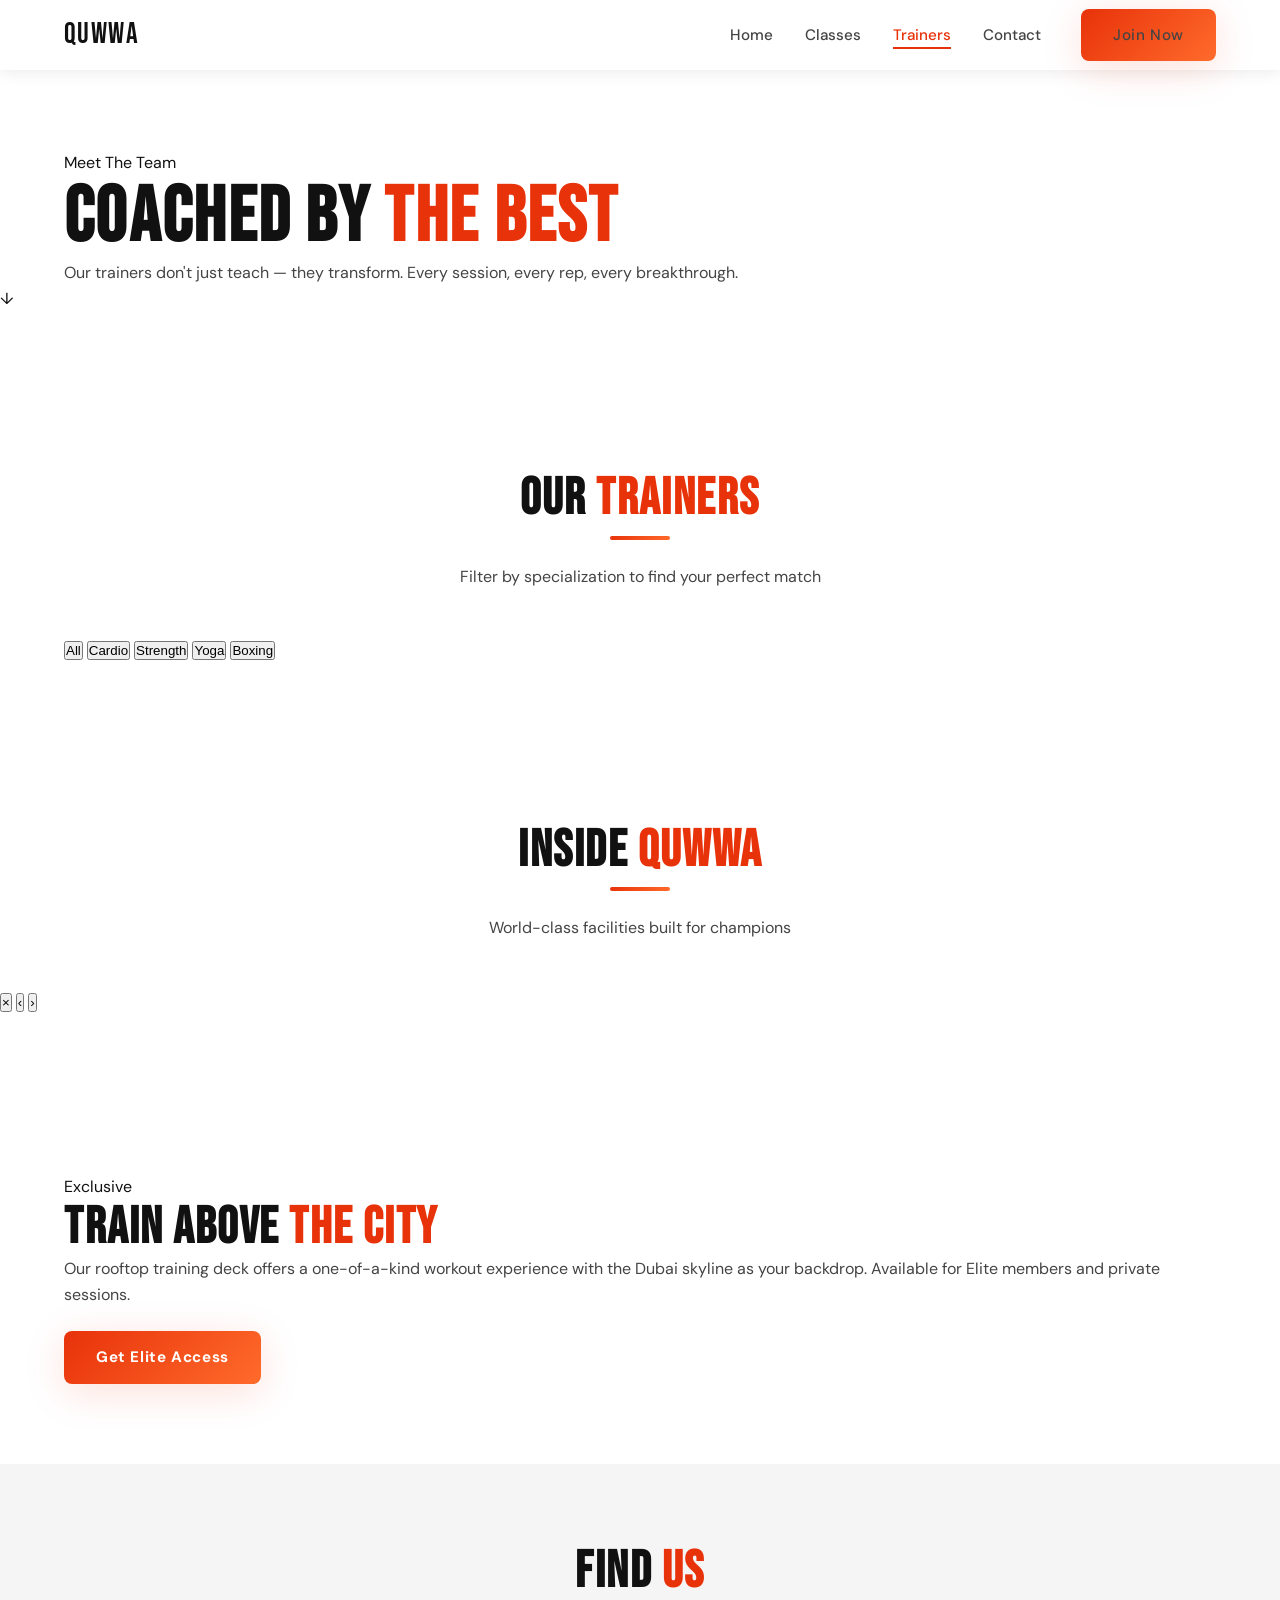
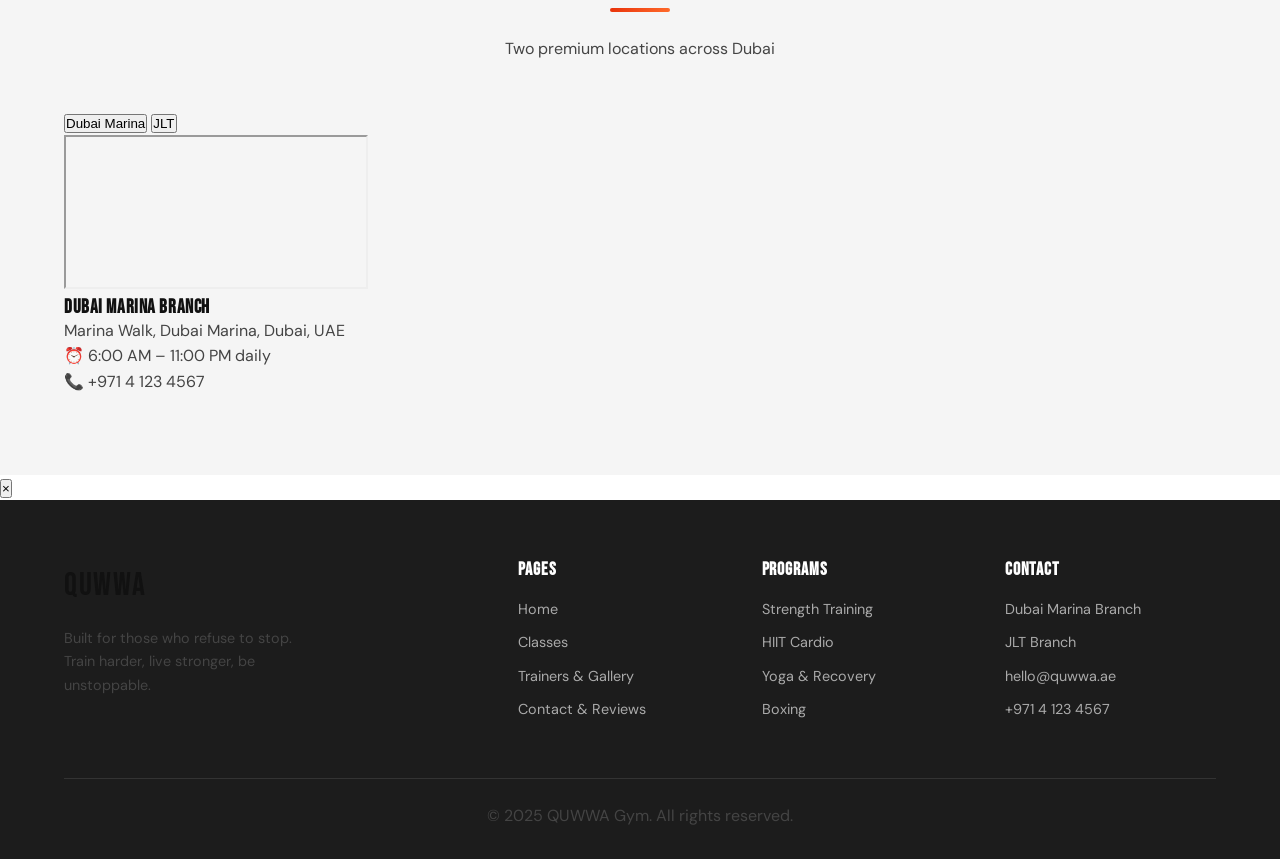
==== trainers.html @ 23054244 "Add files via upload" ====
<!DOCTYPE html>
<html lang="en">
<head>
  <meta charset="UTF-8"/>
  <meta name="viewport" content="width=device-width, initial-scale=1.0"/>
  <title>Trainers & Gallery — QUWWA Gym</title>
  <link rel="stylesheet" href="css/shared.css"/>
  <link rel="stylesheet" href="css/trainers.css"/>
</head>
<body>

  <div id="navbar-placeholder"></div>

  <main>

    <!-- ═══ HERO ═══ -->
    <section class="trainers-hero">
      <div class="hero-bg"></div>
      <div class="hero-overlay"></div>
      <div class="container hero-content">
        <span class="hero-eyebrow">Meet The Team</span>
        <h1>Coached By <span class="accent">The Best</span></h1>
        <p>Our trainers don't just teach — they transform. Every session, every rep, every breakthrough.</p>
      </div>
      <div class="hero-scroll-hint">↓</div>
    </section>

    <!-- ═══ TRAINERS ═══ -->
    <section class="trainers-section">
      <div class="container">
        <h2 class="section-title">Our <span class="accent">Trainers</span></h2>
        <div class="divider"></div>
        <p class="section-subtitle">Filter by specialization to find your perfect match</p>

        <!-- Filter buttons -->
        <div class="filter-bar">
          <button class="filter-btn active" data-filter="all">All</button>
          <button class="filter-btn" data-filter="Cardio">Cardio</button>
          <button class="filter-btn" data-filter="Strength">Strength</button>
          <button class="filter-btn" data-filter="Yoga">Yoga</button>
          <button class="filter-btn" data-filter="Boxing">Boxing</button>
        </div>

        <!-- Trainer cards -->
        <div class="trainers-grid" id="trainersGrid"></div>
      </div>
    </section>

    <!-- ═══ GALLERY ═══ -->
    <section class="gallery-section">
      <div class="container">
        <h2 class="section-title">Inside <span class="accent">QUWWA</span></h2>
        <div class="divider"></div>
        <p class="section-subtitle">World-class facilities built for champions</p>
      </div>

      <div class="gallery-grid" id="galleryGrid"></div>

      <!-- Lightbox -->
      <div class="lightbox" id="lightbox">
        <button class="lightbox-close" id="lightboxClose">&times;</button>
        <button class="lightbox-prev" id="lightboxPrev">&#8249;</button>
        <button class="lightbox-next" id="lightboxNext">&#8250;</button>
        <div class="lightbox-inner">
          <img id="lightboxImg" src="" alt=""/>
          <p class="lightbox-caption" id="lightboxCaption"></p>
        </div>
      </div>
    </section>

    <!-- ═══ ROOFTOP FEATURE ═══ -->
    <section class="rooftop-section">
      <div class="rooftop-img"></div>
      <div class="rooftop-overlay"></div>
      <div class="container rooftop-content">
        <span class="hero-eyebrow">Exclusive</span>
        <h2>Train Above <span class="accent">The City</span></h2>
        <p>Our rooftop training deck offers a one-of-a-kind workout experience with the Dubai skyline as your backdrop. Available for Elite members and private sessions.</p>
        <a href="index.html#membership" class="btn btn-primary mt-3">Get Elite Access</a>
      </div>
    </section>

    <!-- ═══ MAP ═══ -->
    <section class="map-section section-alt">
      <div class="container">
        <h2 class="section-title">Find <span class="accent">Us</span></h2>
        <div class="divider"></div>
        <p class="section-subtitle">Two premium locations across Dubai</p>

        <div class="branches-map">
          <div class="branch-tabs">
            <button class="branch-tab active" data-branch="marina">Dubai Marina</button>
            <button class="branch-tab" data-branch="jlt">JLT</button>
          </div>

          <div class="map-container">
            <iframe id="mapFrame"
              src="https://www.google.com/maps/embed?pb=!1m18!1m12!1m3!1d3613.5!2d55.1397!3d25.0805!2m3!1f0!2f0!3f0!3m2!1i1024!2i768!4f13.1!3m3!1m2!1s0x3e5f6b5a1!2sDubai+Marina!5e0!3m2!1sen!2sae!4v1"
              allowfullscreen="" loading="lazy"
              referrerpolicy="no-referrer-when-downgrade">
            </iframe>
          </div>

          <div class="branch-info" id="branchInfo">
            <div class="branch-detail">
              <h4>Dubai Marina Branch</h4>
              <p>Marina Walk, Dubai Marina, Dubai, UAE</p>
              <p>⏰ 6:00 AM – 11:00 PM daily</p>
              <p>📞 +971 4 123 4567</p>
            </div>
          </div>
        </div>
      </div>
    </section>

  </main>

  <!-- Trainer Modal -->
  <div class="trainer-modal" id="trainerModal">
    <div class="modal-backdrop" id="modalBackdrop"></div>
    <div class="modal-card" id="modalCard">
      <button class="modal-close" id="modalClose">&times;</button>
      <div class="modal-img-wrap">
        <img id="modalImg" src="" alt=""/>
        <span class="modal-badge" id="modalBadge"></span>
      </div>
      <div class="modal-body">
        <h3 id="modalName"></h3>
        <p class="modal-bio" id="modalBio"></p>
        <div class="modal-certs" id="modalCerts"></div>
      </div>
    </div>
  </div>

  <div id="footer-placeholder"></div>

  <script src="js/shared.js"></script>
  <script src="js/trainers.js"></script>
</body>
</html>
---- css/shared.css ----
/* ============================================================
   QUWWA GYM — Shared Stylesheet
   All team members use this file. Do NOT edit without
   discussing with the group first.
   ============================================================ */

/* ---------- Google Fonts ---------- */
@import url('https://fonts.googleapis.com/css2?family=Bebas+Neue&family=DM+Sans:wght@400;500;700&display=swap');

/* ---------- CSS Variables (change here = changes everywhere) ---------- */
:root {
  --red:        #E8320A;
  --orange:     #FF6B2B;
  --gradient:   linear-gradient(135deg, #E8320A, #FF6B2B);
  --black:      #111111;
  --dark:       #1C1C1C;
  --mid:        #444444;
  --light-grey: #F5F5F5;
  --white:      #FFFFFF;

  --font-display: 'Bebas Neue', sans-serif;
  --font-body:    'DM Sans', sans-serif;

  --nav-height: 70px;
  --radius:     8px;
  --shadow:     0 4px 24px rgba(0,0,0,0.10);
  --shadow-lg:  0 8px 40px rgba(232,50,10,0.15);
  --transition: 0.25s ease;
}

/* ---------- Reset ---------- */
*, *::before, *::after { box-sizing: border-box; margin: 0; padding: 0; }
html { scroll-behavior: smooth; }
body {
  font-family: var(--font-body);
  color: var(--black);
  background: var(--white);
  line-height: 1.6;
}
img { max-width: 100%; display: block; }
a  { text-decoration: none; color: inherit; }
ul { list-style: none; }

/* ---------- Typography ---------- */
h1, h2, h3, h4 { font-family: var(--font-display); letter-spacing: 0.03em; line-height: 1.1; }
h1 { font-size: clamp(2.8rem, 6vw, 5rem); }
h2 { font-size: clamp(2rem,  4vw, 3.2rem); }
h3 { font-size: clamp(1.4rem, 2.5vw, 2rem); }
h4 { font-size: 1.2rem; }
p  { font-size: 1rem; color: var(--mid); }

.section-title {
  text-align: center;
  margin-bottom: 0.5rem;
}
.section-subtitle {
  text-align: center;
  max-width: 520px;
  margin: 0 auto 3rem;
  color: var(--mid);
}
.accent { color: var(--red); }

/* ---------- Layout ---------- */
.container {
  width: 90%;
  max-width: 1200px;
  margin: 0 auto;
}
section {
  padding: 80px 0;
}
.section-alt {
  background: var(--light-grey);
}

/* ---------- Buttons ---------- */
.btn {
  display: inline-block;
  padding: 14px 32px;
  border-radius: var(--radius);
  font-family: var(--font-body);
  font-weight: 700;
  font-size: 0.95rem;
  letter-spacing: 0.04em;
  cursor: pointer;
  border: none;
  transition: var(--transition);
}
.btn-primary {
  background: var(--gradient);
  color: var(--white);
  box-shadow: var(--shadow-lg);
}
.btn-primary:hover {
  transform: translateY(-2px);
  box-shadow: 0 12px 40px rgba(232,50,10,0.30);
}
.btn-outline {
  background: transparent;
  border: 2px solid var(--red);
  color: var(--red);
}
.btn-outline:hover {
  background: var(--red);
  color: var(--white);
}

/* ---------- Cards ---------- */
.card {
  background: var(--white);
  border-radius: var(--radius);
  box-shadow: var(--shadow);
  overflow: hidden;
  transition: transform var(--transition), box-shadow var(--transition);
}
.card:hover {
  transform: translateY(-6px);
  box-shadow: var(--shadow-lg);
}
.card-body { padding: 1.5rem; }
.card-body h3 { margin-bottom: 0.5rem; }
.card-body p  { font-size: 0.95rem; }

/* ---------- Badge ---------- */
.badge {
  display: inline-block;
  padding: 4px 14px;
  border-radius: 100px;
  font-size: 0.78rem;
  font-weight: 700;
  letter-spacing: 0.06em;
  text-transform: uppercase;
}
.badge-red    { background: var(--red);    color: #fff; }
.badge-orange { background: var(--orange); color: #fff; }
.badge-grey   { background: #eee;          color: var(--mid); }

/* ---------- Form elements ---------- */
.form-group { margin-bottom: 1.2rem; }
.form-group label {
  display: block;
  font-weight: 700;
  margin-bottom: 6px;
  font-size: 0.9rem;
}
.form-group input,
.form-group select,
.form-group textarea {
  width: 100%;
  padding: 12px 16px;
  border: 1.5px solid #ddd;
  border-radius: var(--radius);
  font-family: var(--font-body);
  font-size: 1rem;
  transition: border-color var(--transition);
  background: var(--white);
}
.form-group input:focus,
.form-group select:focus,
.form-group textarea:focus {
  outline: none;
  border-color: var(--red);
}
.form-group textarea { resize: vertical; min-height: 120px; }
.error-msg { color: var(--red); font-size: 0.82rem; margin-top: 4px; display: none; }
.error-msg.show { display: block; }

/* ---------- Divider ---------- */
.divider {
  width: 60px;
  height: 4px;
  background: var(--gradient);
  border-radius: 4px;
  margin: 0 auto 1.5rem;
}

/* ---------- Navbar ---------- */
.navbar {
  position: fixed;
  top: 0; left: 0; right: 0;
  height: var(--nav-height);
  background: var(--white);
  box-shadow: 0 2px 16px rgba(0,0,0,0.08);
  z-index: 1000;
  display: flex;
  align-items: center;
}
.navbar .container {
  display: flex;
  align-items: center;
  justify-content: space-between;
}
.nav-logo {
  font-family: var(--font-display);
  font-size: 1.8rem;
  color: var(--black);
  letter-spacing: 0.05em;
}
.nav-logo span { color: var(--red); }
.nav-links {
  display: flex;
  gap: 2rem;
  align-items: center;
}
.nav-links a {
  font-weight: 500;
  font-size: 0.95rem;
  color: var(--mid);
  transition: color var(--transition);
  position: relative;
}
.nav-links a::after {
  content: '';
  position: absolute;
  bottom: -4px; left: 0;
  width: 0; height: 2px;
  background: var(--red);
  transition: width var(--transition);
}
.nav-links a:hover,
.nav-links a.active { color: var(--red); }
.nav-links a:hover::after,
.nav-links a.active::after { width: 100%; }
.nav-links .btn { margin-left: 0.5rem; }

/* Hamburger */
.hamburger { display: none; flex-direction: column; gap: 5px; cursor: pointer; }
.hamburger span {
  width: 26px; height: 2px;
  background: var(--black);
  border-radius: 2px;
  transition: var(--transition);
}

/* ---------- Footer ---------- */
footer {
  background: var(--dark);
  color: #aaa;
  padding: 60px 0 30px;
}
.footer-grid {
  display: grid;
  grid-template-columns: 2fr 1fr 1fr 1fr;
  gap: 2rem;
  margin-bottom: 3rem;
}
.footer-brand .nav-logo { font-size: 2rem; margin-bottom: 1rem; }
.footer-brand p { font-size: 0.9rem; max-width: 260px; }
footer h4 {
  font-family: var(--font-display);
  font-size: 1.1rem;
  color: var(--white);
  margin-bottom: 1rem;
  letter-spacing: 0.05em;
}
footer ul li { margin-bottom: 0.5rem; }
footer ul li a { font-size: 0.9rem; color: #aaa; transition: color var(--transition); }
footer ul li a:hover { color: var(--orange); }
.footer-bottom {
  border-top: 1px solid #333;
  padding-top: 1.5rem;
  text-align: center;
  font-size: 0.85rem;
}

/* ---------- Page offset (for fixed nav) ---------- */
main { padding-top: var(--nav-height); }

/* ---------- Utility ---------- */
.text-center { text-align: center; }
.mt-1 { margin-top: 0.5rem; }
.mt-2 { margin-top: 1rem; }
.mt-3 { margin-top: 1.5rem; }
.mt-4 { margin-top: 2rem; }
.mb-1 { margin-bottom: 0.5rem; }
.mb-2 { margin-bottom: 1rem; }
.mb-3 { margin-bottom: 1.5rem; }
.mb-4 { margin-bottom: 2rem; }
.flex  { display: flex; }
.grid  { display: grid; }
.gap-1 { gap: 0.5rem; }
.gap-2 { gap: 1rem; }
.gap-3 { gap: 1.5rem; }
.gap-4 { gap: 2rem; }

/* ---------- Responsive ---------- */
@media (max-width: 900px) {
  .footer-grid { grid-template-columns: 1fr 1fr; }
}
@media (max-width: 700px) {
  .nav-links { display: none; flex-direction: column; position: absolute; top: var(--nav-height); left: 0; right: 0; background: var(--white); padding: 1.5rem; box-shadow: var(--shadow); }
  .nav-links.open { display: flex; }
  .hamburger { display: flex; }
  .footer-grid { grid-template-columns: 1fr; }
  section { padding: 60px 0; }
}
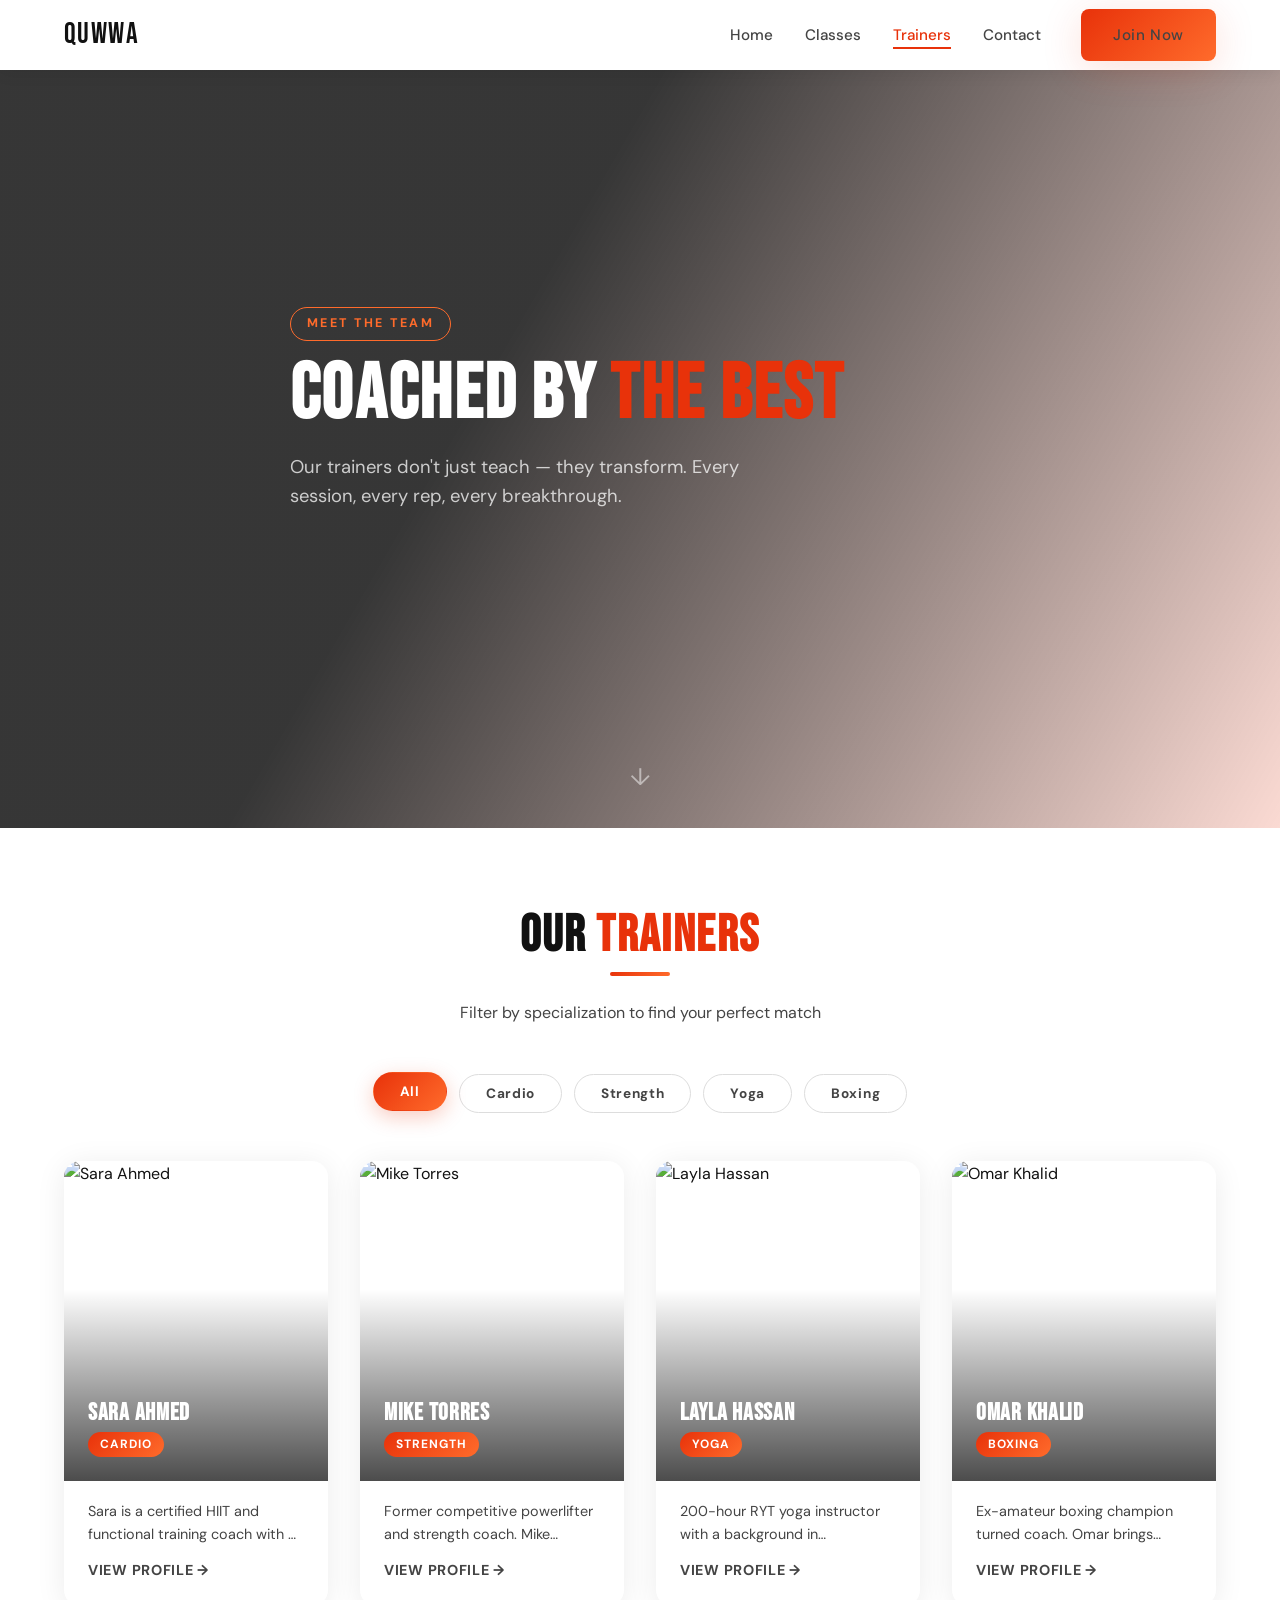
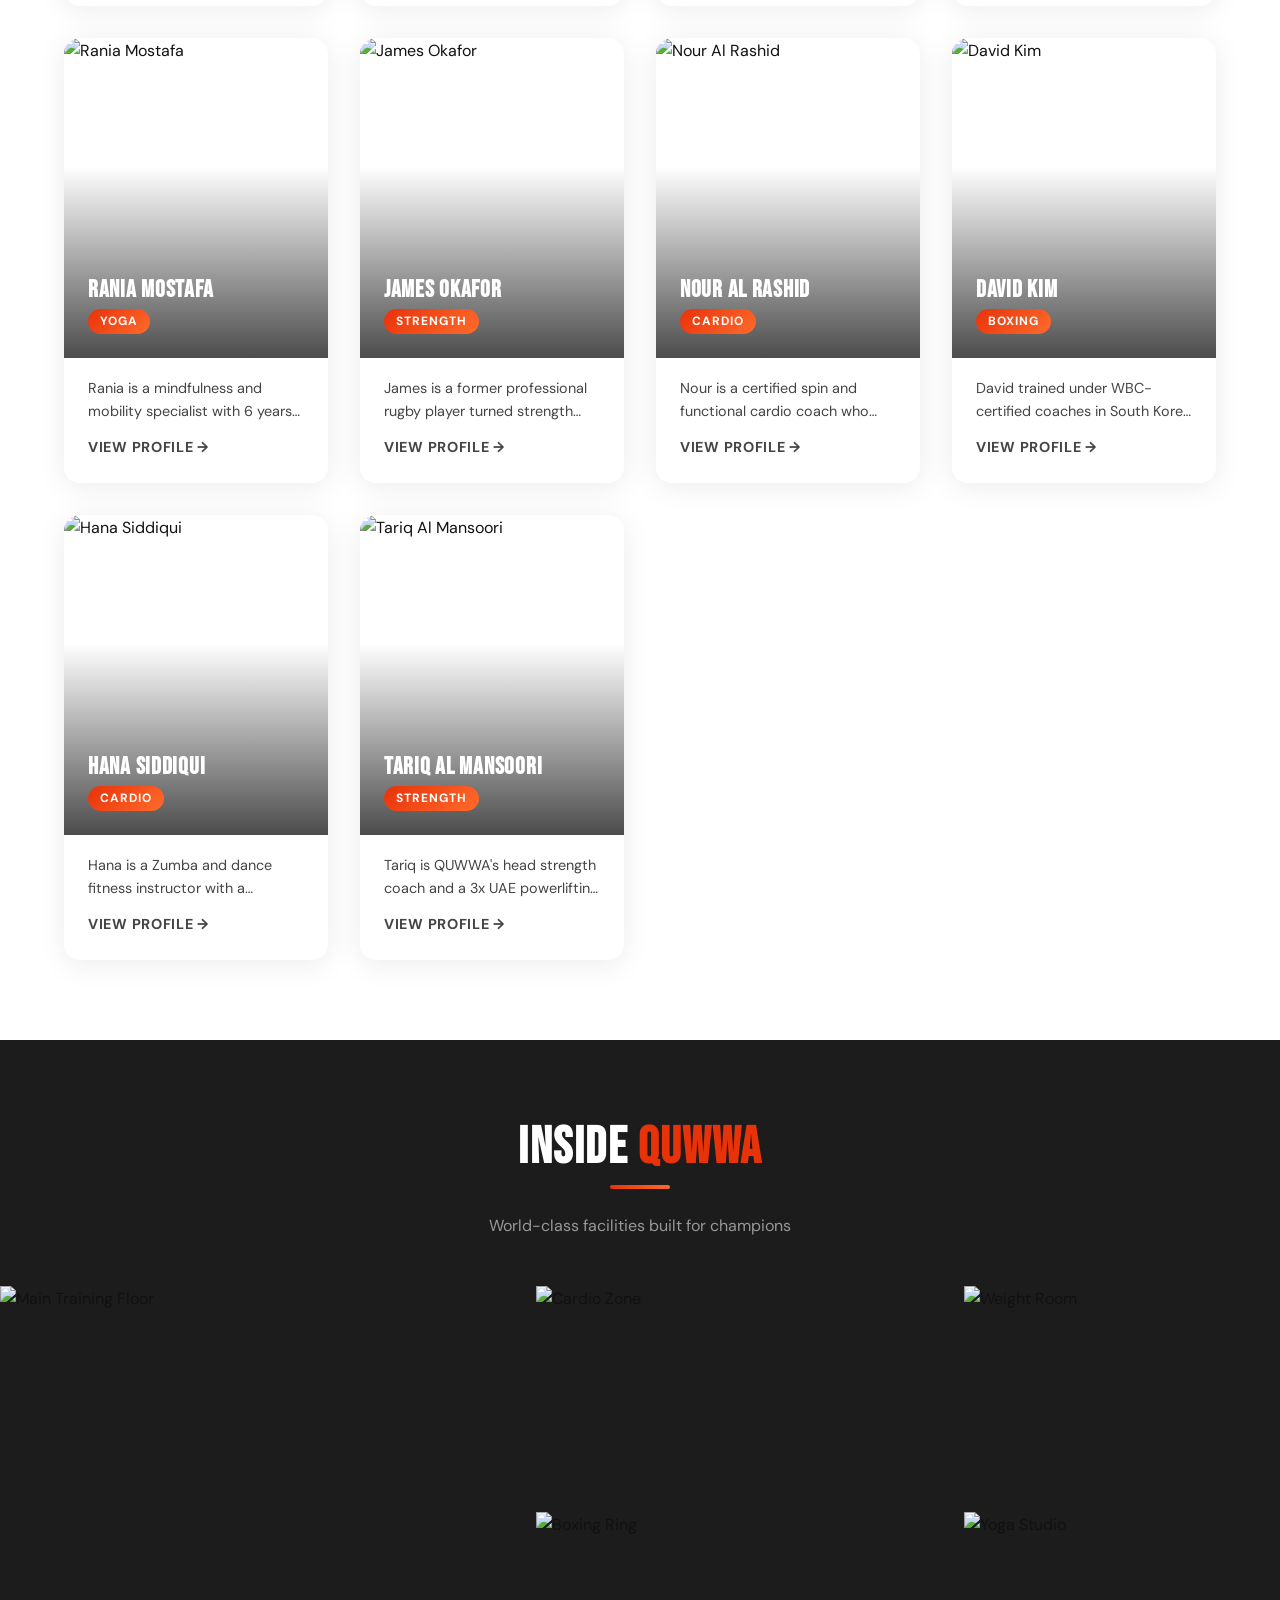
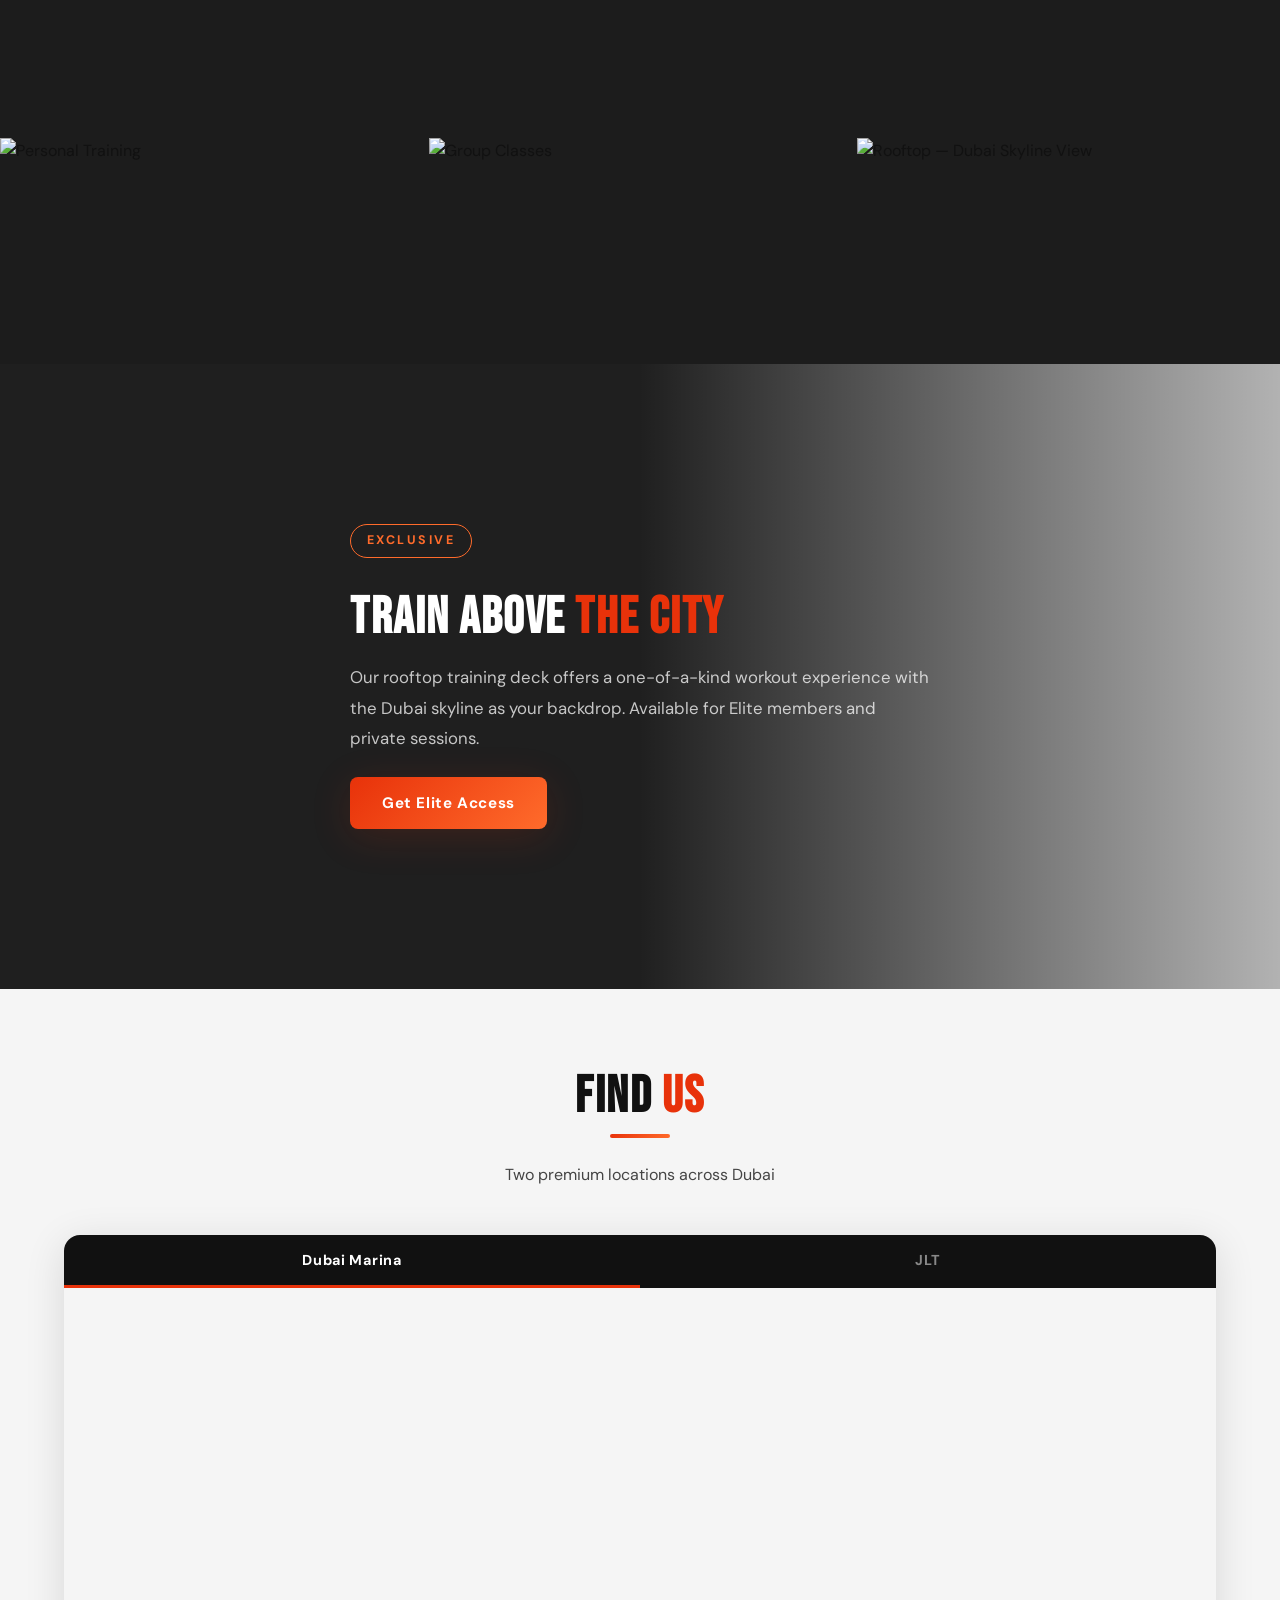
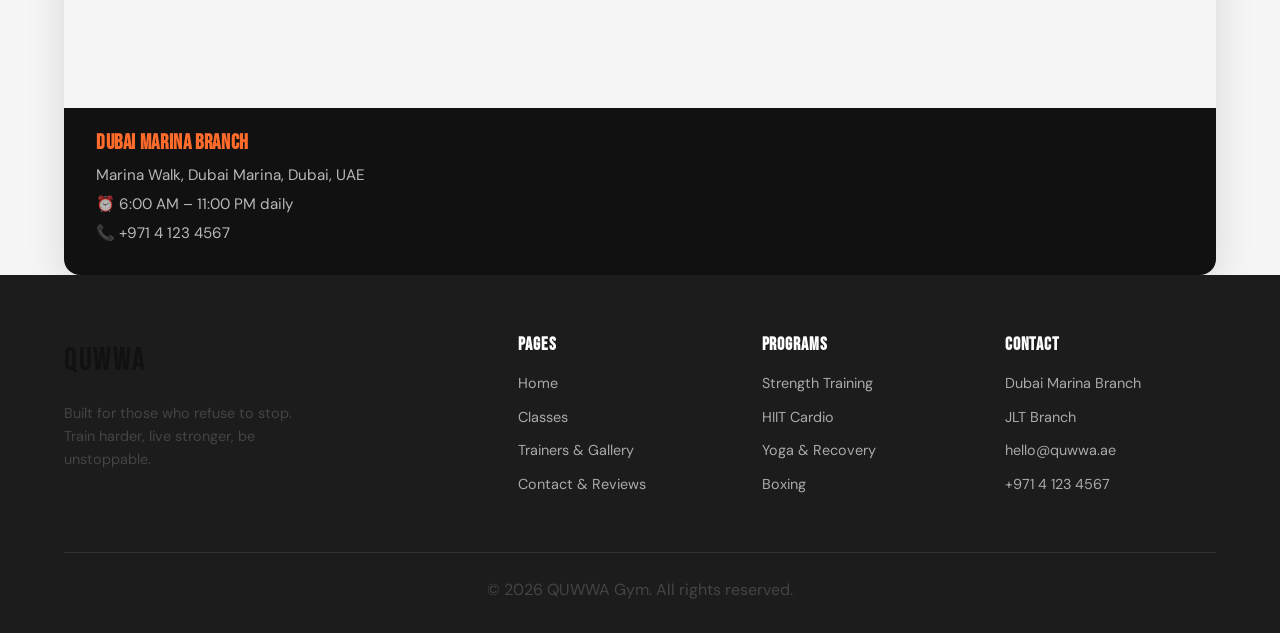
==== commit bccde7e3: "Rename trainers (1).html to trainers.html" ====
--- a/trainers.html
+++ b/trainers.html
@@ -76,7 +76,7 @@
         <span class="hero-eyebrow">Exclusive</span>
         <h2>Train Above <span class="accent">The City</span></h2>
         <p>Our rooftop training deck offers a one-of-a-kind workout experience with the Dubai skyline as your backdrop. Available for Elite members and private sessions.</p>
-        <a href="index.html#membership" class="btn btn-primary mt-3">Get Elite Access</a>
+        <a href="classes.html#booking" class="btn btn-primary mt-3">Get Elite Access</a>
       </div>
     </section>
 
--- a/css/trainers.css
+++ b/css/trainers.css
@@ -0,0 +1,604 @@
+/* ============================================================
+   QUWWA GYM — Trainers & Gallery Page CSS
+   Person 3
+   ============================================================ */
+
+/* ── Hero ── */
+.trainers-hero {
+  position: relative;
+  height: 92vh;
+  min-height: 560px;
+  display: flex;
+  align-items: center;
+  overflow: hidden;
+  margin-top: calc(-1 * var(--nav-height));
+  padding-top: var(--nav-height);
+}
+
+.hero-bg {
+  position: absolute;
+  inset: 0;
+  background-image: url('https://images.unsplash.com/photo-1534438327276-14e5300c3a48?w=1600&q=80');
+  background-size: cover;
+  background-position: center 30%;
+  transform: scale(1.06);
+  animation: heroZoom 12s ease-out forwards;
+}
+
+@keyframes heroZoom {
+  from { transform: scale(1.06); }
+  to   { transform: scale(1.00); }
+}
+
+.hero-overlay {
+  position: absolute;
+  inset: 0;
+  background: linear-gradient(120deg, rgba(10,10,10,0.82) 40%, rgba(232,50,10,0.18) 100%);
+}
+
+.hero-content {
+  position: relative;
+  z-index: 2;
+  color: #fff;
+  max-width: 700px;
+}
+
+.hero-eyebrow {
+  display: inline-block;
+  font-family: var(--font-body);
+  font-size: 0.78rem;
+  font-weight: 700;
+  letter-spacing: 0.2em;
+  text-transform: uppercase;
+  color: var(--orange);
+  margin-bottom: 1rem;
+  padding: 6px 16px;
+  border: 1px solid var(--orange);
+  border-radius: 100px;
+}
+
+.hero-content h1 {
+  color: #fff;
+  margin-bottom: 1.2rem;
+  line-height: 1;
+}
+
+.hero-content p {
+  color: rgba(255,255,255,0.75);
+  font-size: 1.15rem;
+  max-width: 500px;
+}
+
+.hero-scroll-hint {
+  position: absolute;
+  bottom: 2rem;
+  left: 50%;
+  transform: translateX(-50%);
+  color: rgba(255,255,255,0.5);
+  font-size: 1.5rem;
+  animation: bounce 2s infinite;
+  z-index: 2;
+}
+
+@keyframes bounce {
+  0%,100% { transform: translateX(-50%) translateY(0); }
+  50%      { transform: translateX(-50%) translateY(8px); }
+}
+
+/* ── Trainers Section ── */
+.trainers-section { background: var(--white); }
+
+.filter-bar {
+  display: flex;
+  gap: 0.75rem;
+  justify-content: center;
+  flex-wrap: wrap;
+  margin-bottom: 3rem;
+}
+
+.filter-btn {
+  padding: 10px 26px;
+  border: 1.5px solid #ddd;
+  background: transparent;
+  border-radius: 100px;
+  font-family: var(--font-body);
+  font-weight: 700;
+  font-size: 0.85rem;
+  letter-spacing: 0.05em;
+  cursor: pointer;
+  transition: all 0.25s ease;
+  color: var(--mid);
+}
+
+.filter-btn:hover,
+.filter-btn.active {
+  background: var(--gradient);
+  border-color: transparent;
+  color: #fff;
+  transform: translateY(-2px);
+  box-shadow: 0 6px 20px rgba(232,50,10,0.25);
+}
+
+/* Trainer grid */
+.trainers-grid {
+  display: grid;
+  grid-template-columns: repeat(auto-fit, minmax(260px, 1fr));
+  gap: 2rem;
+}
+
+.trainer-card {
+  border-radius: 16px;
+  overflow: hidden;
+  background: var(--white);
+  box-shadow: 0 4px 30px rgba(0,0,0,0.08);
+  cursor: pointer;
+  transition: transform 0.3s ease, box-shadow 0.3s ease;
+  position: relative;
+}
+
+.trainer-card:hover {
+  transform: translateY(-10px);
+  box-shadow: 0 20px 50px rgba(232,50,10,0.18);
+}
+
+.trainer-card-img {
+  width: 100%;
+  height: 320px;
+  object-fit: cover;
+  display: block;
+  transition: transform 0.5s ease;
+}
+
+.trainer-card:hover .trainer-card-img {
+  transform: scale(1.05);
+}
+
+.trainer-card-img-wrap {
+  overflow: hidden;
+  position: relative;
+}
+
+.trainer-card-img-wrap::after {
+  content: '';
+  position: absolute;
+  inset: 0;
+  background: linear-gradient(to top, rgba(0,0,0,0.7) 0%, transparent 60%);
+}
+
+.trainer-card-overlay {
+  position: absolute;
+  bottom: 0;
+  left: 0;
+  right: 0;
+  padding: 1.5rem;
+  color: #fff;
+  z-index: 2;
+}
+
+.trainer-card-overlay h3 {
+  font-size: 1.5rem;
+  margin-bottom: 0.2rem;
+  color: #fff;
+}
+
+.trainer-spec {
+  display: inline-block;
+  padding: 3px 12px;
+  background: var(--gradient);
+  border-radius: 100px;
+  font-size: 0.75rem;
+  font-weight: 700;
+  letter-spacing: 0.08em;
+  text-transform: uppercase;
+  color: #fff;
+}
+
+.trainer-card-body {
+  padding: 1.2rem 1.5rem 1.5rem;
+}
+
+.trainer-card-body p {
+  font-size: 0.9rem;
+  line-height: 1.6;
+  color: var(--mid);
+  display: -webkit-box;
+  -webkit-line-clamp: 2;
+  -webkit-box-orient: vertical;
+  overflow: hidden;
+}
+
+.trainer-view-more {
+  margin-top: 0.8rem;
+  font-size: 0.82rem;
+  font-weight: 700;
+  color: var(--red);
+  letter-spacing: 0.05em;
+  text-transform: uppercase;
+}
+
+/* hidden state for filter */
+.trainer-card.hidden {
+  display: none;
+}
+
+/* ── Gallery ── */
+.gallery-section {
+  background: var(--dark);
+  padding: 80px 0 0;
+}
+
+.gallery-section .section-title,
+.gallery-section .section-subtitle { color: #fff; }
+.gallery-section .section-subtitle { color: rgba(255,255,255,0.55); }
+
+.gallery-grid {
+  display: grid;
+  grid-template-columns: repeat(12, 1fr);
+  grid-template-rows: auto;
+  gap: 6px;
+  margin-top: 3rem;
+}
+
+.gallery-item {
+  overflow: hidden;
+  cursor: pointer;
+  position: relative;
+}
+
+.gallery-item:nth-child(1) { grid-column: span 5; grid-row: span 2; }
+.gallery-item:nth-child(2) { grid-column: span 4; }
+.gallery-item:nth-child(3) { grid-column: span 3; }
+.gallery-item:nth-child(4) { grid-column: span 4; }
+.gallery-item:nth-child(5) { grid-column: span 3; }
+.gallery-item:nth-child(6) { grid-column: span 4; grid-row: span 2; }
+.gallery-item:nth-child(7) { grid-column: span 4; }
+.gallery-item:nth-child(8) { grid-column: span 4; }
+
+.gallery-item img {
+  width: 100%;
+  height: 100%;
+  min-height: 220px;
+  object-fit: cover;
+  display: block;
+  transition: transform 0.5s ease, filter 0.3s ease;
+}
+
+.gallery-item:hover img {
+  transform: scale(1.07);
+  filter: brightness(1.1);
+}
+
+.gallery-item-overlay {
+  position: absolute;
+  inset: 0;
+  background: rgba(232,50,10,0);
+  display: flex;
+  align-items: center;
+  justify-content: center;
+  transition: background 0.3s ease;
+}
+
+.gallery-item:hover .gallery-item-overlay {
+  background: rgba(232,50,10,0.35);
+}
+
+.gallery-expand-icon {
+  color: #fff;
+  font-size: 2rem;
+  opacity: 0;
+  transform: scale(0.7);
+  transition: all 0.3s ease;
+}
+
+.gallery-item:hover .gallery-expand-icon {
+  opacity: 1;
+  transform: scale(1);
+}
+
+/* Lightbox */
+.lightbox {
+  position: fixed;
+  inset: 0;
+  background: rgba(0,0,0,0.95);
+  z-index: 2000;
+  display: flex;
+  align-items: center;
+  justify-content: center;
+  opacity: 0;
+  pointer-events: none;
+  transition: opacity 0.3s ease;
+}
+
+.lightbox.open {
+  opacity: 1;
+  pointer-events: all;
+}
+
+.lightbox-inner {
+  max-width: 90vw;
+  max-height: 85vh;
+  text-align: center;
+}
+
+.lightbox-inner img {
+  max-width: 100%;
+  max-height: 80vh;
+  object-fit: contain;
+  border-radius: 8px;
+  display: block;
+  margin: 0 auto;
+}
+
+.lightbox-caption {
+  color: rgba(255,255,255,0.7);
+  margin-top: 1rem;
+  font-size: 0.9rem;
+}
+
+.lightbox-close,
+.lightbox-prev,
+.lightbox-next {
+  position: fixed;
+  background: rgba(255,255,255,0.1);
+  border: none;
+  color: #fff;
+  cursor: pointer;
+  border-radius: 50%;
+  width: 48px;
+  height: 48px;
+  font-size: 1.4rem;
+  display: flex;
+  align-items: center;
+  justify-content: center;
+  transition: background 0.2s;
+}
+
+.lightbox-close:hover,
+.lightbox-prev:hover,
+.lightbox-next:hover { background: var(--red); }
+
+.lightbox-close { top: 1.5rem; right: 1.5rem; font-size: 1.8rem; }
+.lightbox-prev  { left: 1.5rem;  top: 50%; transform: translateY(-50%); }
+.lightbox-next  { right: 1.5rem; top: 50%; transform: translateY(-50%); }
+
+/* ── Rooftop Feature ── */
+.rooftop-section {
+  position: relative;
+  min-height: 600px;
+  display: flex;
+  align-items: center;
+  overflow: hidden;
+}
+
+.rooftop-img {
+  position: absolute;
+  inset: 0;
+  background-image: url('https://images.unsplash.com/photo-1574680096145-d05b474e2155?w=1600&q=80');
+  background-size: cover;
+  background-position: center;
+  background-attachment: fixed;
+}
+
+.rooftop-overlay {
+  position: absolute;
+  inset: 0;
+  background: linear-gradient(90deg, rgba(0,0,0,0.88) 50%, rgba(0,0,0,0.3) 100%);
+}
+
+.rooftop-content {
+  position: relative;
+  z-index: 2;
+  color: #fff;
+  max-width: 580px;
+  padding: 80px 0;
+}
+
+.rooftop-content h2 { color: #fff; margin: 1rem 0; }
+.rooftop-content p  { color: rgba(255,255,255,0.75); font-size: 1.05rem; line-height: 1.8; }
+
+/* ── Map Section ── */
+.map-section { padding: 80px 0 0; }
+
+.branches-map {
+  margin-top: 2rem;
+  border-radius: 16px;
+  overflow: hidden;
+  box-shadow: 0 8px 40px rgba(0,0,0,0.12);
+}
+
+.branch-tabs {
+  display: flex;
+  background: var(--black);
+}
+
+.branch-tab {
+  flex: 1;
+  padding: 16px;
+  background: transparent;
+  border: none;
+  color: rgba(255,255,255,0.5);
+  font-family: var(--font-body);
+  font-weight: 700;
+  font-size: 0.9rem;
+  letter-spacing: 0.05em;
+  cursor: pointer;
+  transition: all 0.25s;
+  border-bottom: 3px solid transparent;
+}
+
+.branch-tab.active {
+  color: #fff;
+  border-bottom-color: var(--red);
+}
+
+.map-container {
+  height: 420px;
+}
+
+.map-container iframe {
+  width: 100%;
+  height: 100%;
+  border: none;
+  display: block;
+}
+
+.branch-info {
+  background: var(--black);
+  padding: 1.5rem 2rem;
+  color: #fff;
+}
+
+.branch-detail h4 {
+  font-family: var(--font-display);
+  font-size: 1.3rem;
+  color: var(--orange);
+  margin-bottom: 0.5rem;
+}
+
+.branch-detail p {
+  color: rgba(255,255,255,0.7);
+  font-size: 0.95rem;
+  margin-bottom: 0.3rem;
+}
+
+/* ── Trainer Modal ── */
+.trainer-modal {
+  position: fixed;
+  inset: 0;
+  z-index: 1500;
+  display: flex;
+  align-items: center;
+  justify-content: center;
+  opacity: 0;
+  pointer-events: none;
+  transition: opacity 0.3s ease;
+  padding: 1rem;
+}
+
+.trainer-modal.open {
+  opacity: 1;
+  pointer-events: all;
+}
+
+.modal-backdrop {
+  position: absolute;
+  inset: 0;
+  background: rgba(0,0,0,0.75);
+  backdrop-filter: blur(4px);
+}
+
+.modal-card {
+  position: relative;
+  z-index: 2;
+  background: var(--white);
+  border-radius: 20px;
+  overflow: hidden;
+  width: 100%;
+  max-width: 500px;
+  transform: scale(0.9) translateY(20px);
+  transition: transform 0.35s cubic-bezier(0.34,1.56,0.64,1);
+  box-shadow: 0 30px 80px rgba(0,0,0,0.3);
+}
+
+.trainer-modal.open .modal-card {
+  transform: scale(1) translateY(0);
+}
+
+.modal-img-wrap {
+  position: relative;
+  height: 260px;
+  overflow: hidden;
+}
+
+.modal-img-wrap img {
+  width: 100%;
+  height: 100%;
+  object-fit: cover;
+  object-position: top;
+}
+
+.modal-img-wrap::after {
+  content: '';
+  position: absolute;
+  inset: 0;
+  background: linear-gradient(to top, rgba(0,0,0,0.6), transparent 60%);
+}
+
+.modal-badge {
+  position: absolute;
+  bottom: 1rem;
+  left: 1.5rem;
+  z-index: 2;
+  padding: 4px 14px;
+  background: var(--gradient);
+  border-radius: 100px;
+  font-size: 0.75rem;
+  font-weight: 700;
+  letter-spacing: 0.08em;
+  text-transform: uppercase;
+  color: #fff;
+}
+
+.modal-close {
+  position: absolute;
+  top: 1rem;
+  right: 1rem;
+  width: 36px;
+  height: 36px;
+  border-radius: 50%;
+  background: rgba(0,0,0,0.4);
+  border: none;
+  color: #fff;
+  font-size: 1.3rem;
+  cursor: pointer;
+  display: flex;
+  align-items: center;
+  justify-content: center;
+  z-index: 10;
+  transition: background 0.2s;
+}
+
+.modal-close:hover { background: var(--red); }
+
+.modal-body {
+  padding: 1.8rem;
+}
+
+.modal-body h3 {
+  font-size: 1.8rem;
+  margin-bottom: 0.8rem;
+}
+
+.modal-bio {
+  font-size: 0.95rem;
+  line-height: 1.7;
+  color: var(--mid);
+  margin-bottom: 1.2rem;
+}
+
+.modal-certs {
+  display: flex;
+  flex-wrap: wrap;
+  gap: 0.5rem;
+}
+
+.cert-tag {
+  padding: 5px 14px;
+  background: var(--light-grey);
+  border-radius: 100px;
+  font-size: 0.78rem;
+  font-weight: 700;
+  color: var(--dark);
+  letter-spacing: 0.03em;
+}
+
+/* ── Responsive ── */
+@media (max-width: 768px) {
+  .gallery-grid {
+    grid-template-columns: 1fr 1fr;
+  }
+  .gallery-item { grid-column: span 1 !important; grid-row: span 1 !important; }
+  .gallery-item img { min-height: 180px; }
+  .trainers-hero { height: 70vh; }
+  .rooftop-img { background-attachment: scroll; }
+}
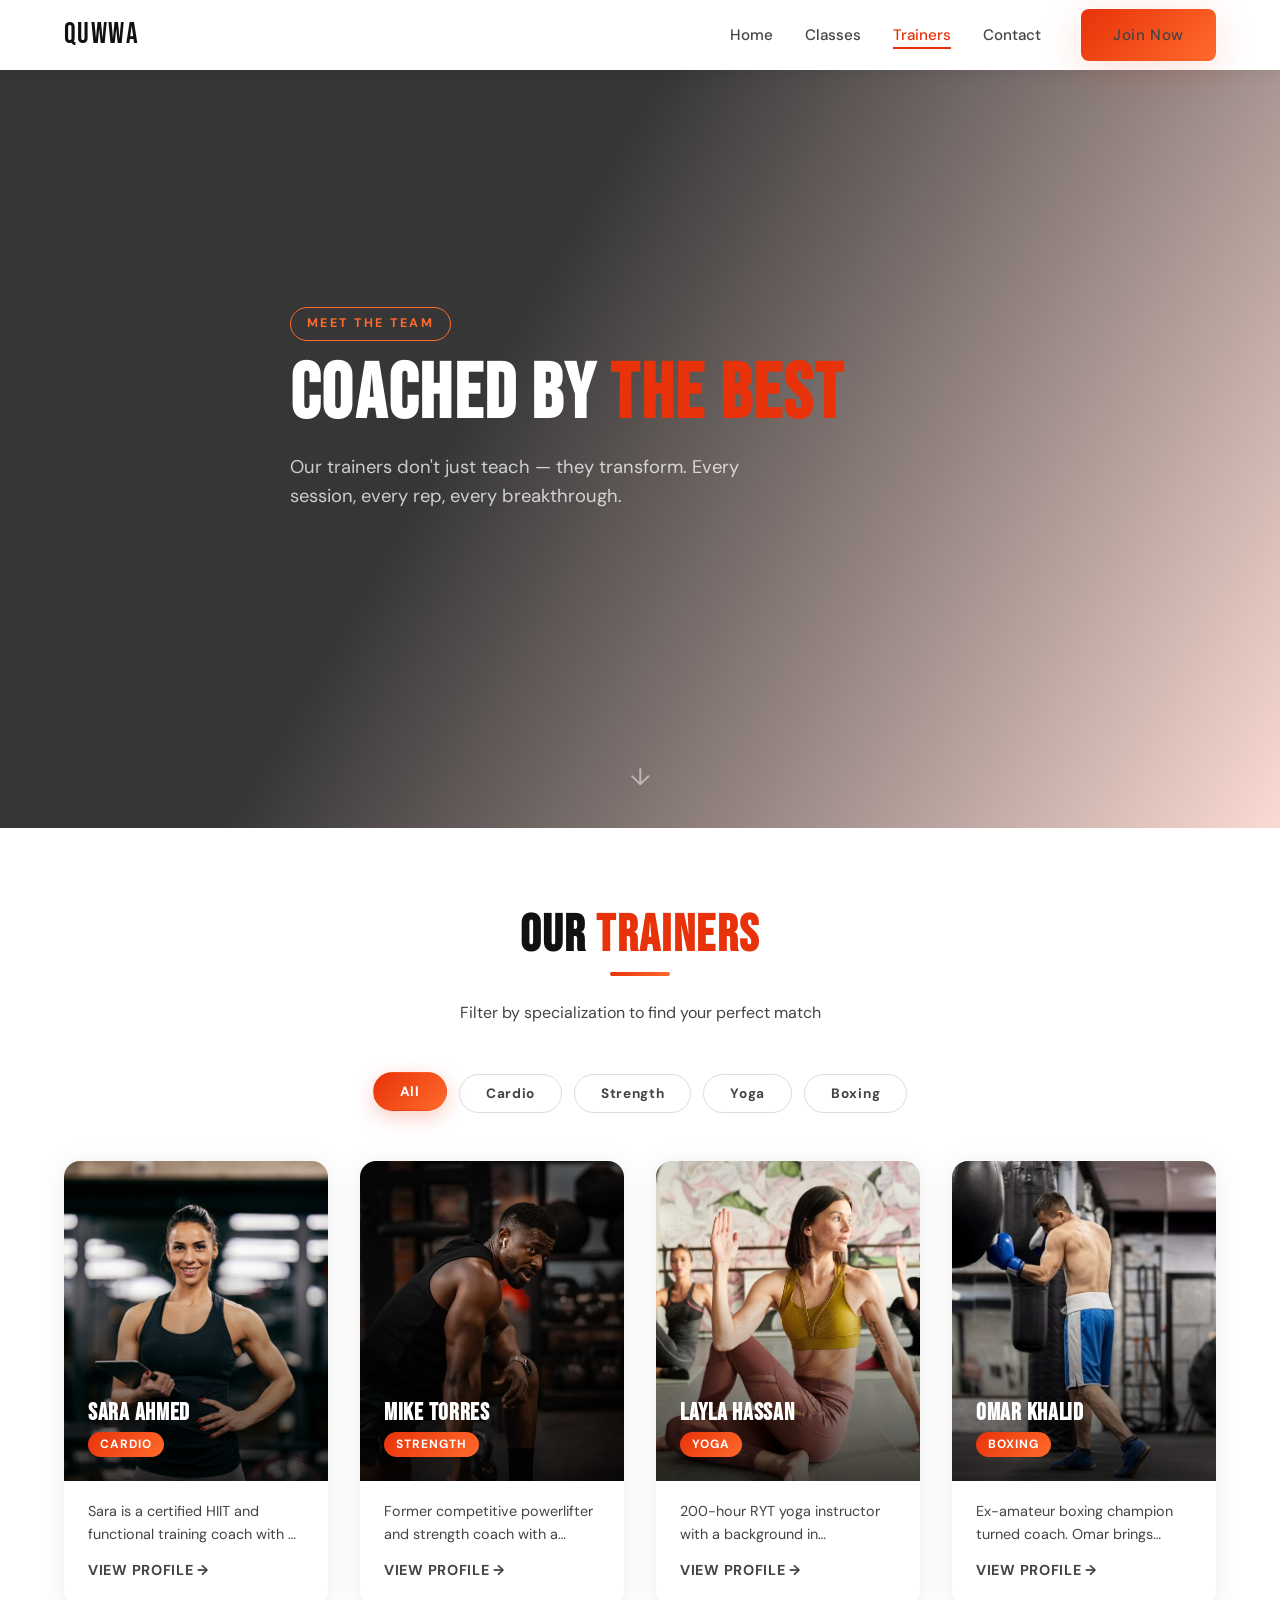
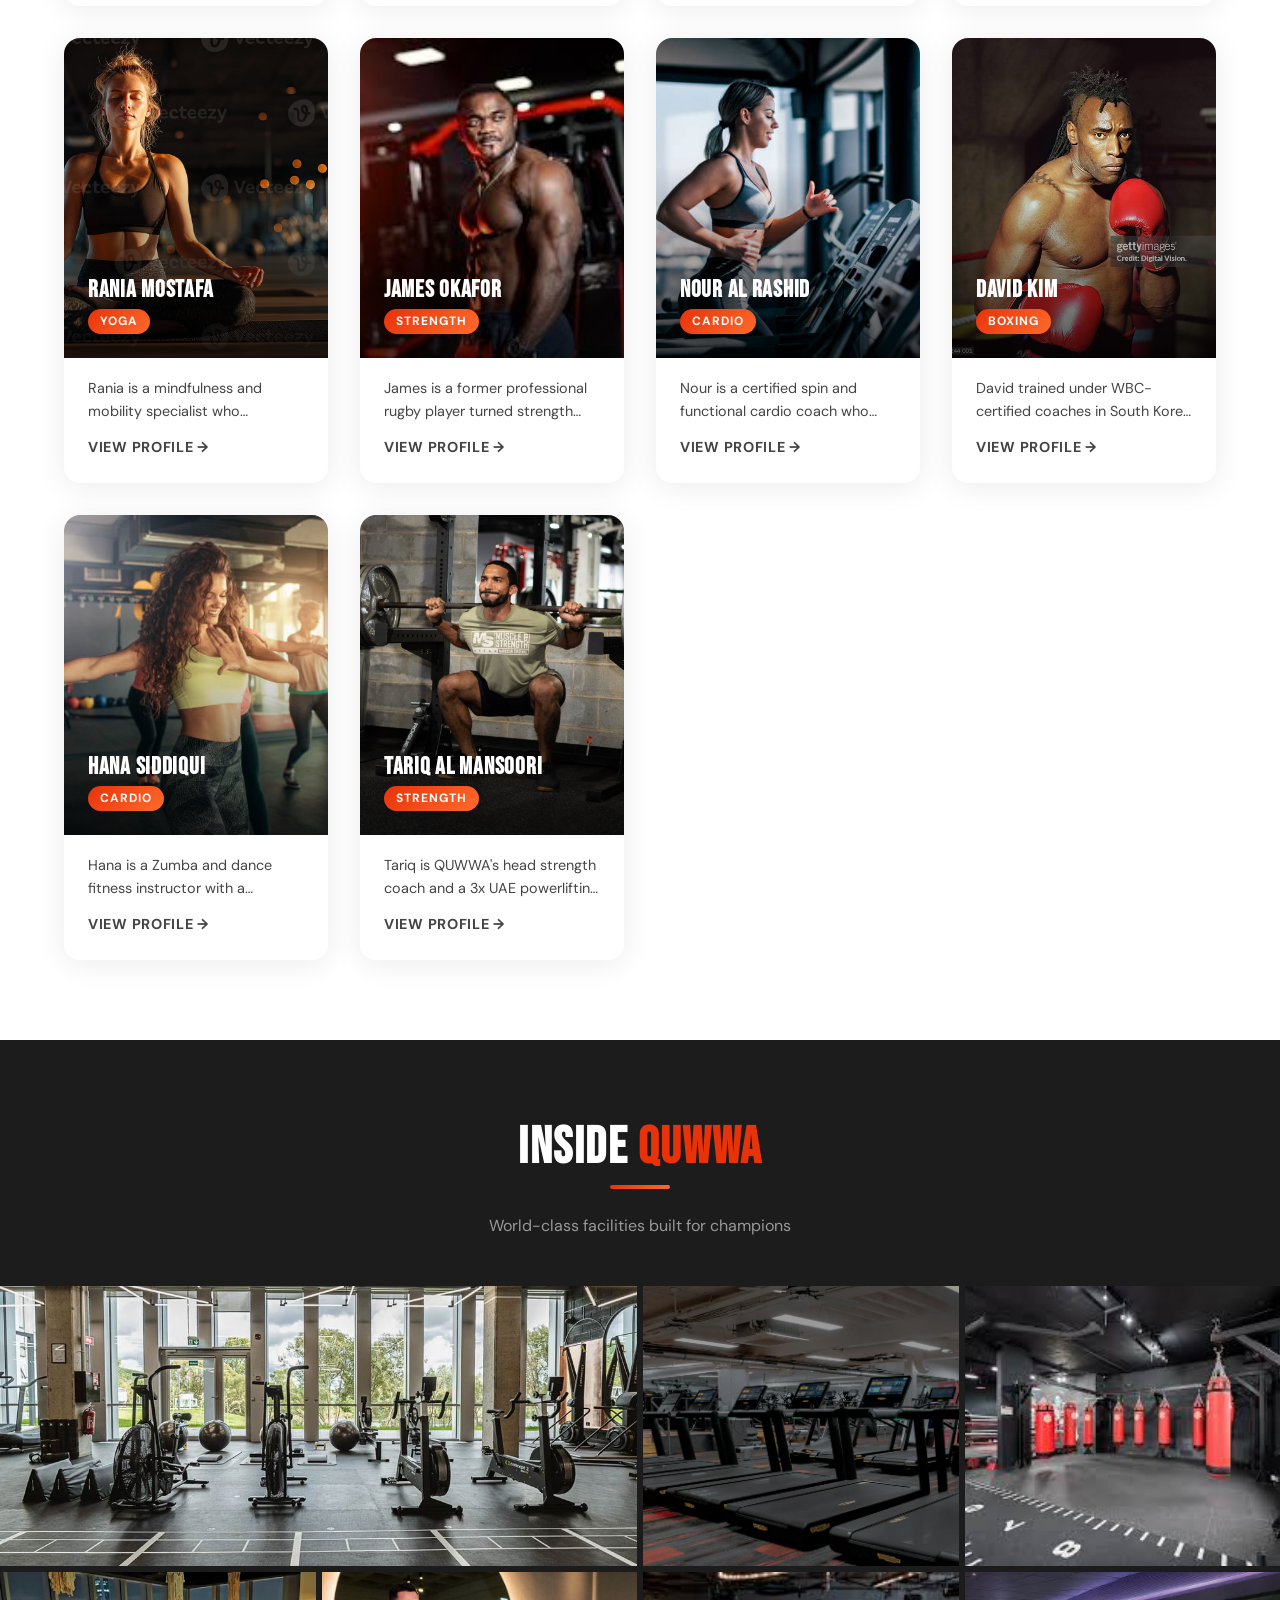
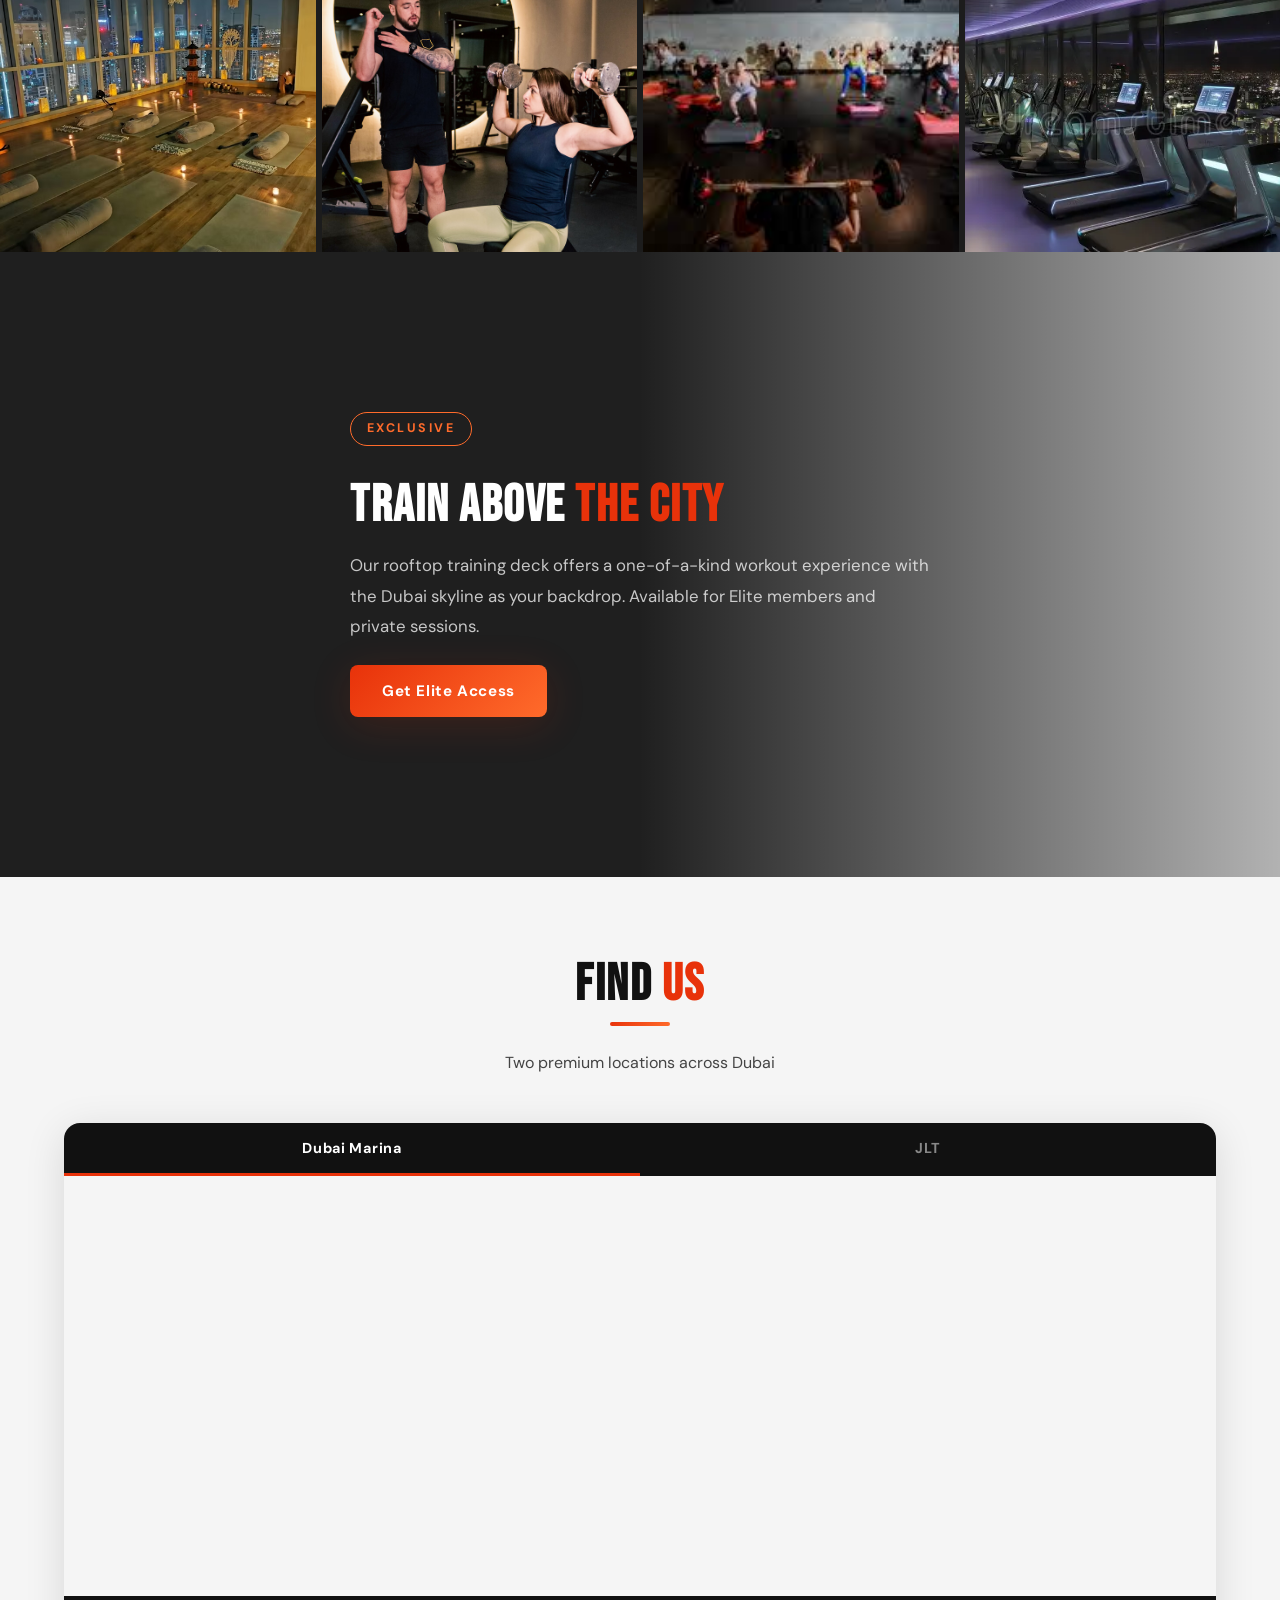
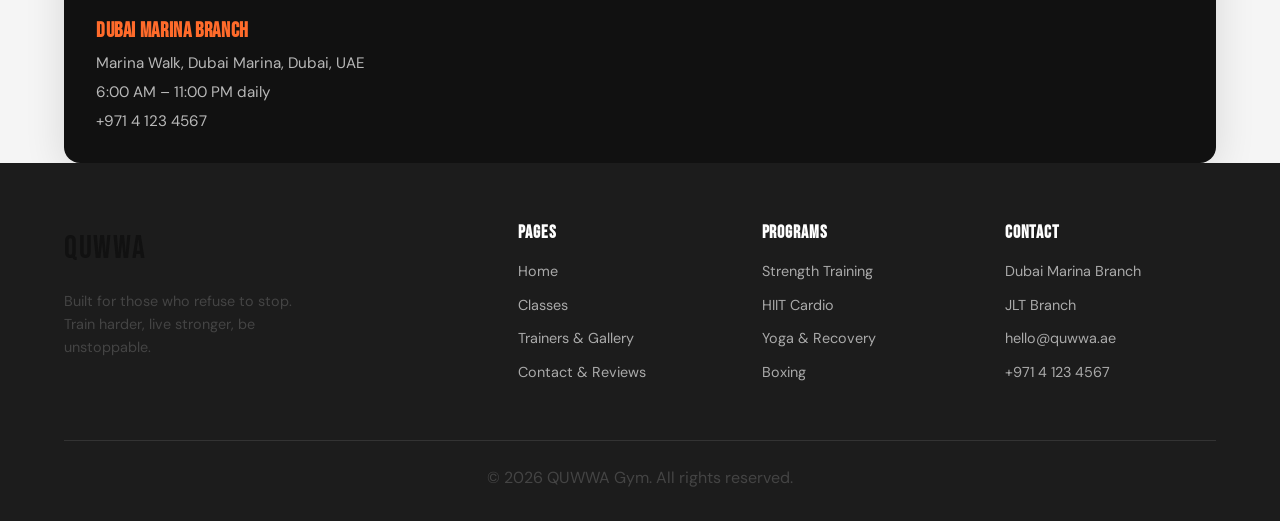
==== commit 0464cc0b: "Update trainers.html" ====
--- a/trainers.html
+++ b/trainers.html
@@ -76,7 +76,7 @@
         <span class="hero-eyebrow">Exclusive</span>
         <h2>Train Above <span class="accent">The City</span></h2>
         <p>Our rooftop training deck offers a one-of-a-kind workout experience with the Dubai skyline as your backdrop. Available for Elite members and private sessions.</p>
-        <a href="classes.html#booking" class="btn btn-primary mt-3">Get Elite Access</a>
+        <a href="contact.html" class="btn btn-primary mt-3">Get Elite Access</a>
       </div>
     </section>
 
@@ -105,8 +105,8 @@
             <div class="branch-detail">
               <h4>Dubai Marina Branch</h4>
               <p>Marina Walk, Dubai Marina, Dubai, UAE</p>
-              <p>⏰ 6:00 AM – 11:00 PM daily</p>
-              <p>📞 +971 4 123 4567</p>
+              <p> 6:00 AM – 11:00 PM daily</p>
+              <p> +971 4 123 4567</p>
             </div>
           </div>
         </div>
--- a/css/trainers.css
+++ b/css/trainers.css
@@ -145,12 +145,13 @@
   width: 100%;
   height: 320px;
   object-fit: cover;
+  object-position: center top;
   display: block;
   transition: transform 0.5s ease;
 }
 
 .trainer-card:hover .trainer-card-img {
-  transform: scale(1.05);
+  transform: scale(1.03);
 }
 
 .trainer-card-img-wrap {
@@ -233,8 +234,7 @@
 
 .gallery-grid {
   display: grid;
-  grid-template-columns: repeat(12, 1fr);
-  grid-template-rows: auto;
+  grid-template-columns: repeat(4, 1fr);
   gap: 6px;
   margin-top: 3rem;
 }
@@ -243,16 +243,13 @@
   overflow: hidden;
   cursor: pointer;
   position: relative;
-}
-
-.gallery-item:nth-child(1) { grid-column: span 5; grid-row: span 2; }
-.gallery-item:nth-child(2) { grid-column: span 4; }
-.gallery-item:nth-child(3) { grid-column: span 3; }
-.gallery-item:nth-child(4) { grid-column: span 4; }
-.gallery-item:nth-child(5) { grid-column: span 3; }
-.gallery-item:nth-child(6) { grid-column: span 4; grid-row: span 2; }
-.gallery-item:nth-child(7) { grid-column: span 4; }
-.gallery-item:nth-child(8) { grid-column: span 4; }
+  height: 280px;
+}
+
+.gallery-item:first-child {
+  grid-column: span 2;
+  height: 280px;
+}
 
 .gallery-item img {
   width: 100%;
@@ -373,7 +370,7 @@
 .rooftop-img {
   position: absolute;
   inset: 0;
-  background-image: url('https://images.unsplash.com/photo-1574680096145-d05b474e2155?w=1600&q=80');
+  background-image: url('https://images.unsplash.com/photo-1545033131-485ea67fd7c3?w=1600&q=80');
   background-size: cover;
   background-position: center;
   background-attachment: fixed;
